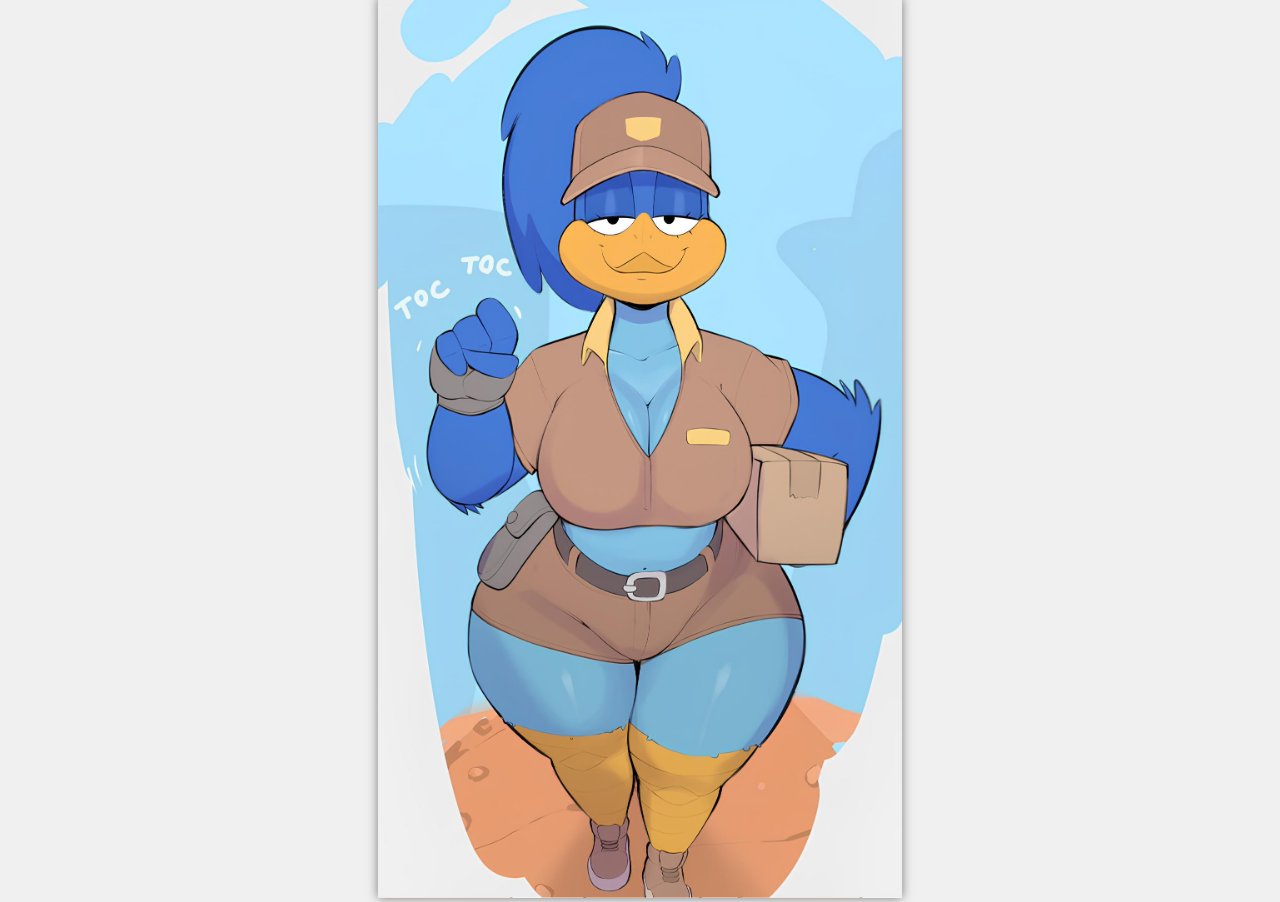
==== index.html @ 95f54c26 "Add files via upload" ====
<!DOCTYPE html>
<html>
<head>
    <title>Мой сайт с фото</title>
    <link rel="stylesheet" href="style.css">
</head>
<body>
    <div class="photo-container">
        <img src="(DED)Л.png" alt="Секси">
    </div>
</body>
</html>
---- style.css ----
body {
    margin: 0;
    padding: 0;
    display: flex;
    justify-content: center;
    align-items: center;
    height: 100vh;
    background-color: #f0f0f0;
}

.photo-container img {
    max-width: 100%;
    max-height: 100vh;
    box-shadow: 0 0 10px rgba(0,0,0,0.5);
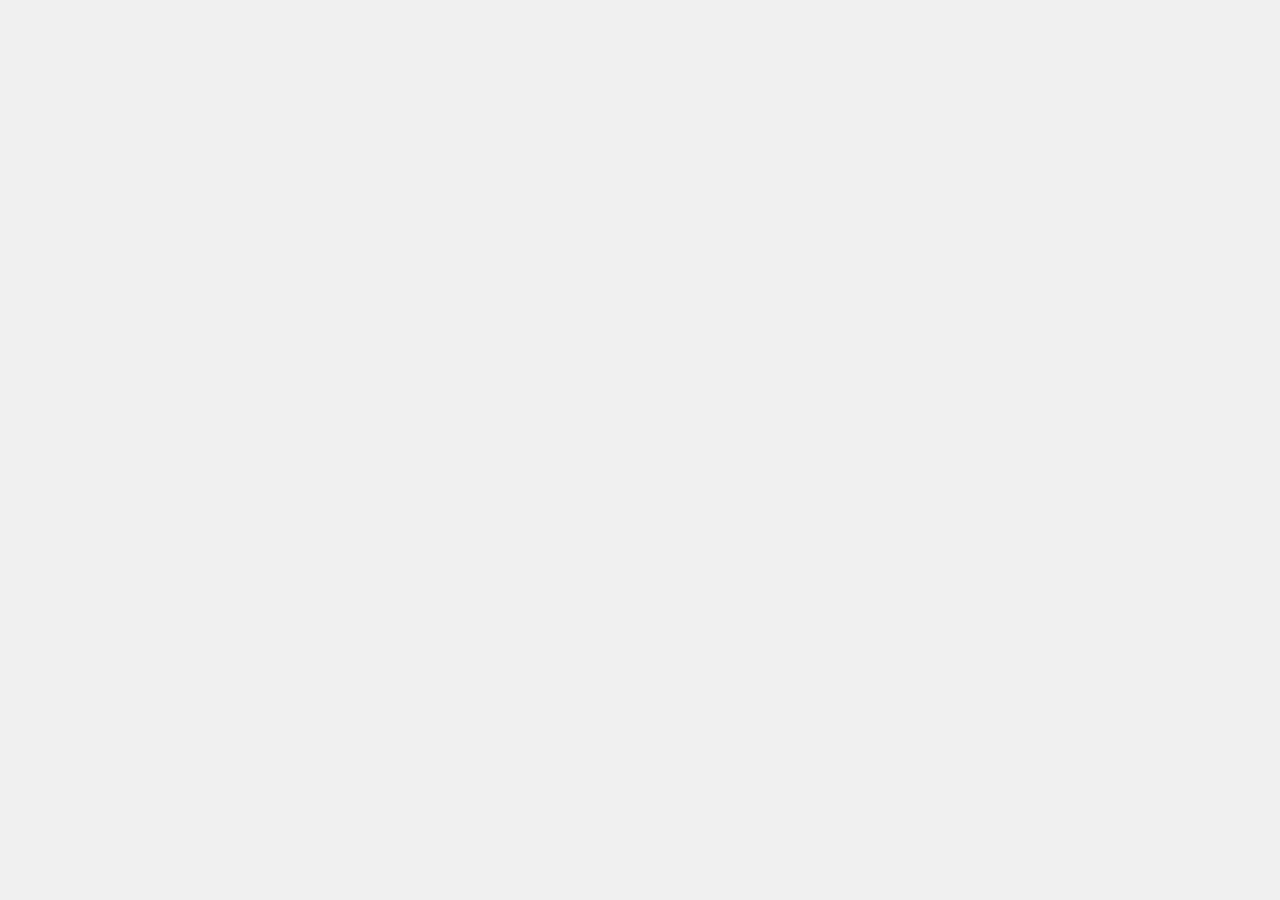
==== commit a4a71ccb: "index.html" ====
--- a/index.html
+++ b/index.html
@@ -1,12 +1,15 @@
 <!DOCTYPE html>
 <html>
 <head>
-    <title>Мой сайт с фото</title>
+    <title>Сайт DED'a</title>
     <link rel="stylesheet" href="style.css">
 </head>
 <body>
-    <div class="photo-container">
-        <img src="(DED)Л.png" alt="Секси">
+    <div class="video-container">
+        <video autoplay muted loop playsinline>
+            <source src="video.mp4" type="video/mp4">
+            Ваш браузер не поддерживает видео.
+        </video>
     </div>
 </body>
-</html>+</html>
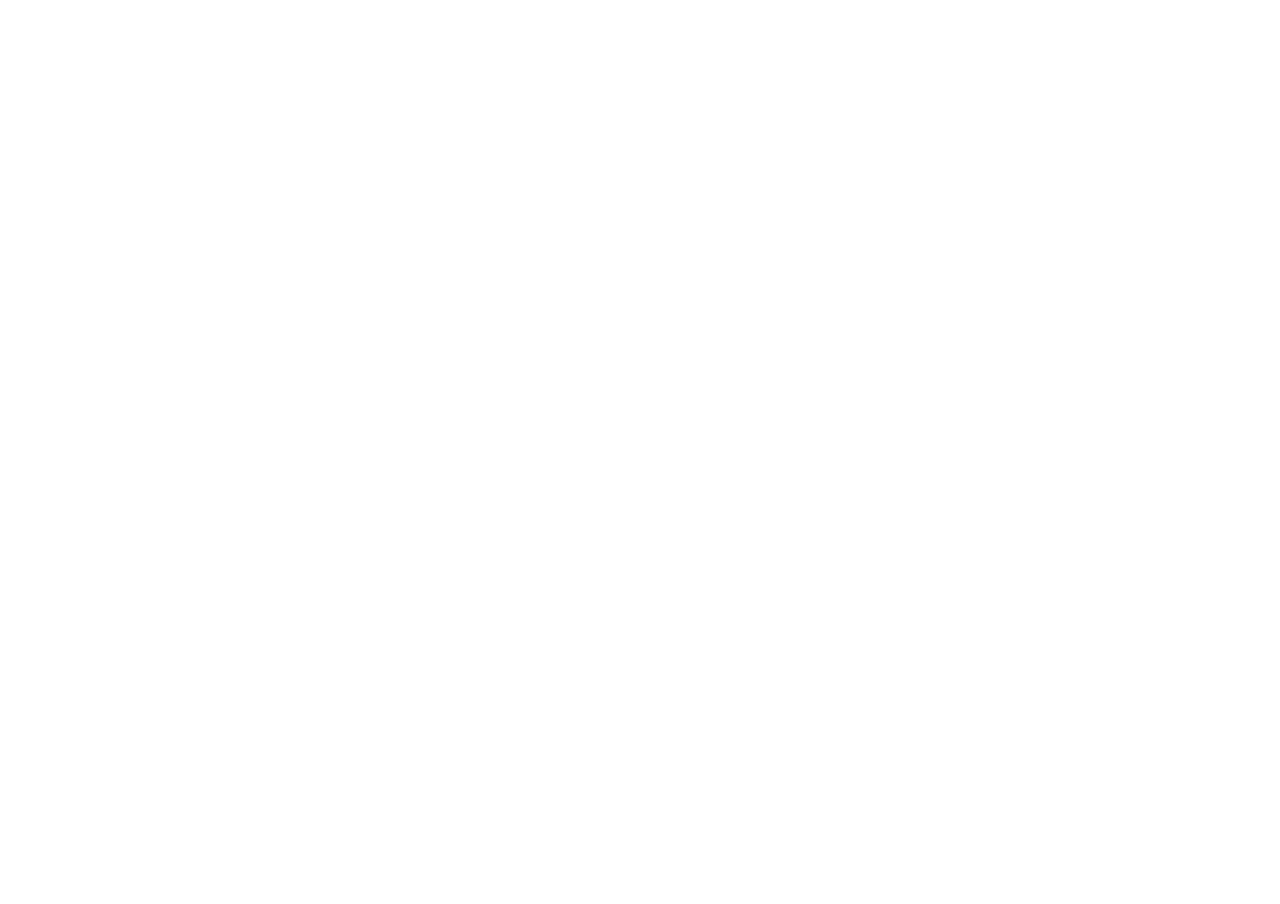
==== commit e1e1f915: "index.html" ====
--- a/index.html
+++ b/index.html
@@ -7,7 +7,7 @@
 <body>
     <div class="video-container">
         <video autoplay muted loop playsinline>
-            <source src="video.mp4" type="video/mp4">
+            <source src="(DED)L.MOV" type="video/mp4">
             Ваш браузер не поддерживает видео.
         </video>
     </div>
--- a/style.css
+++ b/style.css
@@ -1,14 +1,16 @@
 body {
     margin: 0;
     padding: 0;
-    display: flex;
-    justify-content: center;
-    align-items: center;
-    height: 100vh;
-    background-color: #f0f0f0;
+    overflow: hidden; /* Убирает полосы прокрутки */
 }
 
-.photo-container img {
-    max-width: 100%;
-    max-height: 100vh;
-    box-shadow: 0 0 10px rgba(0,0,0,0.5);+.video-container {
+    width: 100vw;
+    height: 100vh;
+}
+
+video {
+    width: 100%;
+    height: 100%;
+    object-fit: cover; /* Растягивает видео на весь экран без искажений */
+}
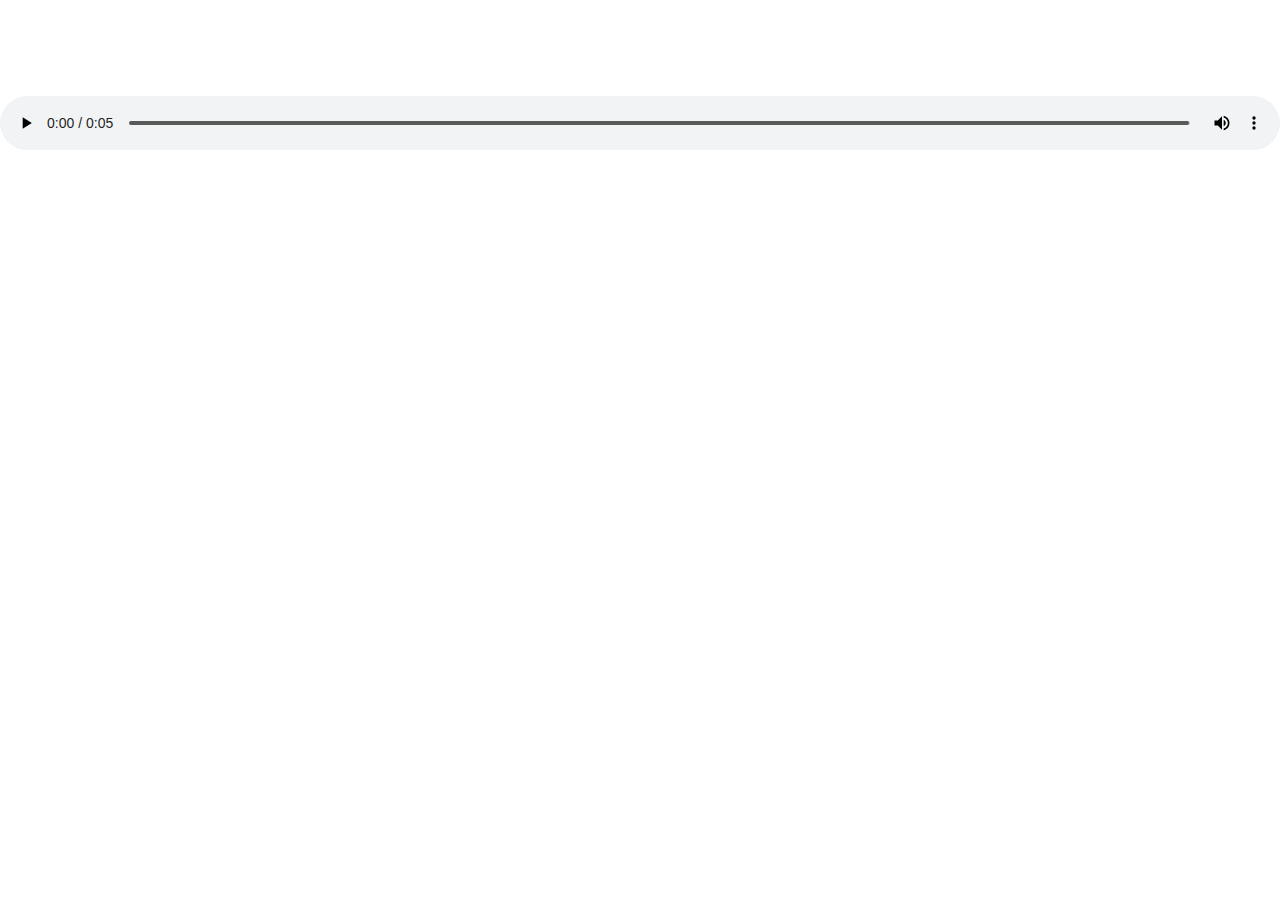
==== commit bc65f63d: "index.html" ====
--- a/index.html
+++ b/index.html
@@ -1,12 +1,12 @@
 <!DOCTYPE html>
 <html>
 <head>
-    <title>Сайт DED'a</title>
+    <title>Видео с контролем звука</title>
     <link rel="stylesheet" href="style.css">
 </head>
 <body>
-    <div class="video-container">
-        <video autoplay muted loop playsinline>
+    <div class="video-wrapper">
+        <video controls>
             <source src="(DED)L.MOV" type="video/mp4">
             Ваш браузер не поддерживает видео.
         </video>
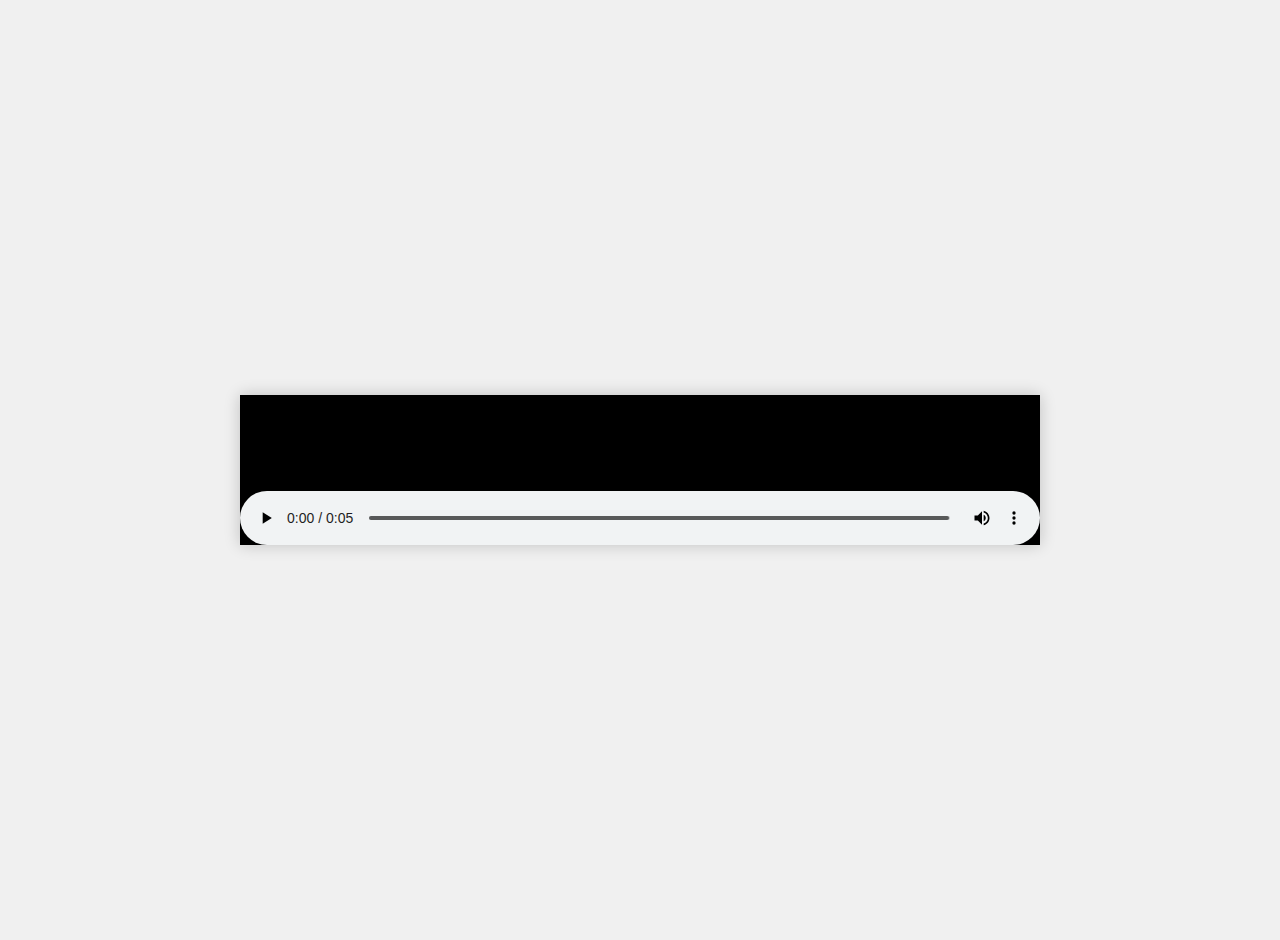
==== commit 35457649: "Update index.html" ====
--- a/index.html
+++ b/index.html
@@ -1,7 +1,7 @@
 <!DOCTYPE html>
 <html>
 <head>
-    <title>Видео с контролем звука</title>
+    <title>Сайт Деда</title>
     <link rel="stylesheet" href="style.css">
 </head>
 <body>
--- a/style.css
+++ b/style.css
@@ -1,16 +1,22 @@
 body {
     margin: 0;
-    padding: 0;
-    overflow: hidden; /* Убирает полосы прокрутки */
+    padding: 20px;
+    display: flex;
+    justify-content: center;
+    align-items: center;
+    min-height: 100vh;
+    background: #f0f0f0;
+    font-family: Arial, sans-serif;
 }
 
-.video-container {
-    width: 100vw;
-    height: 100vh;
+.video-wrapper {
+    max-width: 800px; /* Ограничиваем ширину */
+    width: 100%;
+    box-shadow: 0 0 15px rgba(0,0,0,0.2);
 }
 
 video {
     width: 100%;
-    height: 100%;
-    object-fit: cover; /* Растягивает видео на весь экран без искажений */
+    display: block;
+    background: #000;
 }
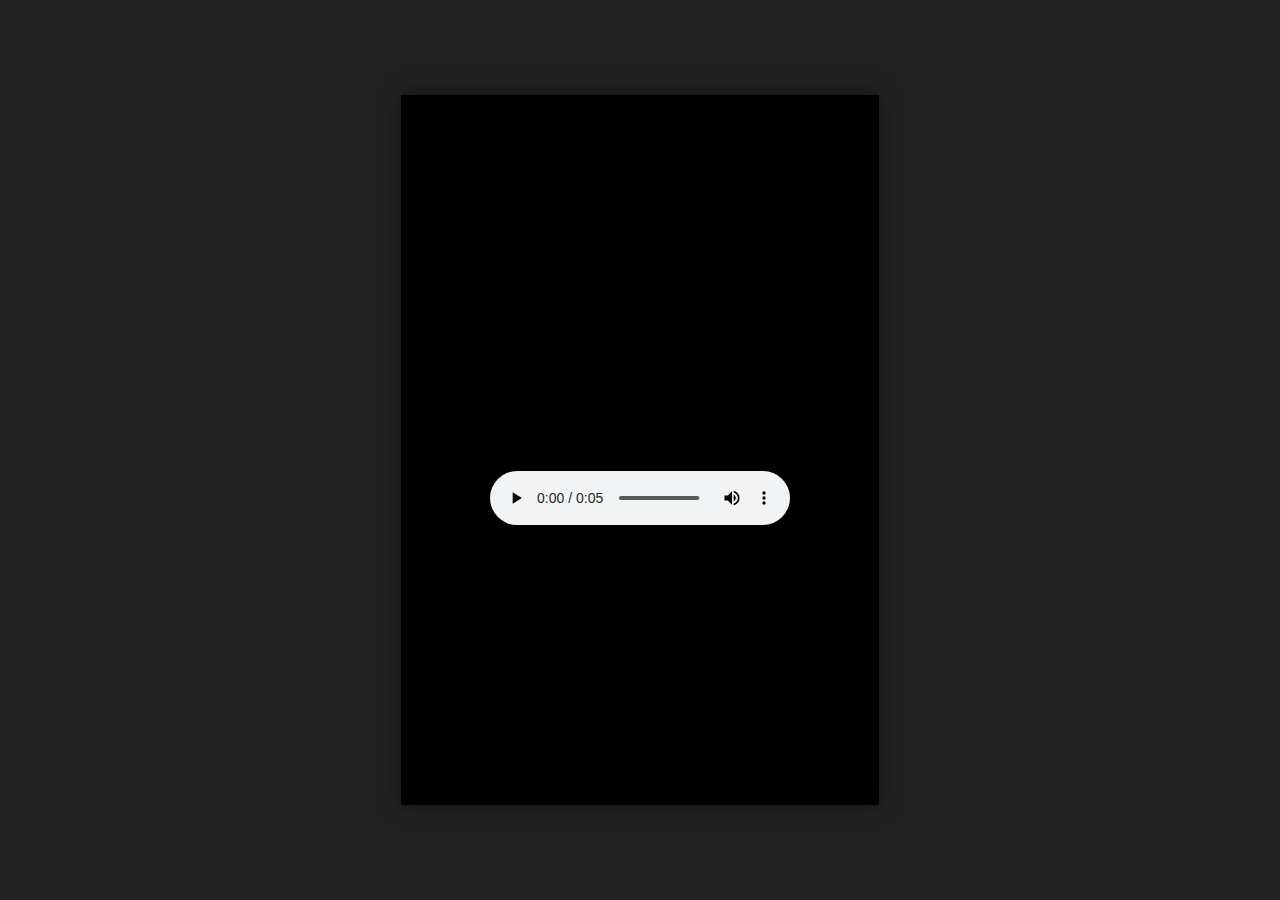
==== commit 045458b7: "Update index.html" ====
--- a/index.html
+++ b/index.html
@@ -1,11 +1,11 @@
 <!DOCTYPE html>
 <html>
 <head>
-    <title>Сайт Деда</title>
+    <title>Видео в оригинальном размере</title>
     <link rel="stylesheet" href="style.css">
 </head>
 <body>
-    <div class="video-wrapper">
+    <div class="video-container">
         <video controls>
             <source src="(DED)L.MOV" type="video/mp4">
             Ваш браузер не поддерживает видео.
--- a/style.css
+++ b/style.css
@@ -1,22 +1,25 @@
 body {
     margin: 0;
-    padding: 20px;
+    padding: 0;
     display: flex;
     justify-content: center;
     align-items: center;
     min-height: 100vh;
-    background: #f0f0f0;
-    font-family: Arial, sans-serif;
+    background: #222; /* Тёмный фон вокруг видео */
 }
 
-.video-wrapper {
-    max-width: 800px; /* Ограничиваем ширину */
-    width: 100%;
-    box-shadow: 0 0 15px rgba(0,0,0,0.2);
+.video-container {
+    width: 478px; /* Фиксированная ширина под ваше видео */
+    height: 710px; /* Фиксированная высота */
+    background: #000; /* Чёрный фон внутри контейнера */
+    display: flex;
+    justify-content: center;
+    align-items: center;
+    box-shadow: 0 0 20px rgba(0,0,0,0.5);
 }
 
 video {
-    width: 100%;
-    display: block;
-    background: #000;
+    max-width: 100%; /* Не превышать оригинальный размер */
+    max-height: 100%;
+    object-fit: contain; /* Сохранять пропорции */
 }
